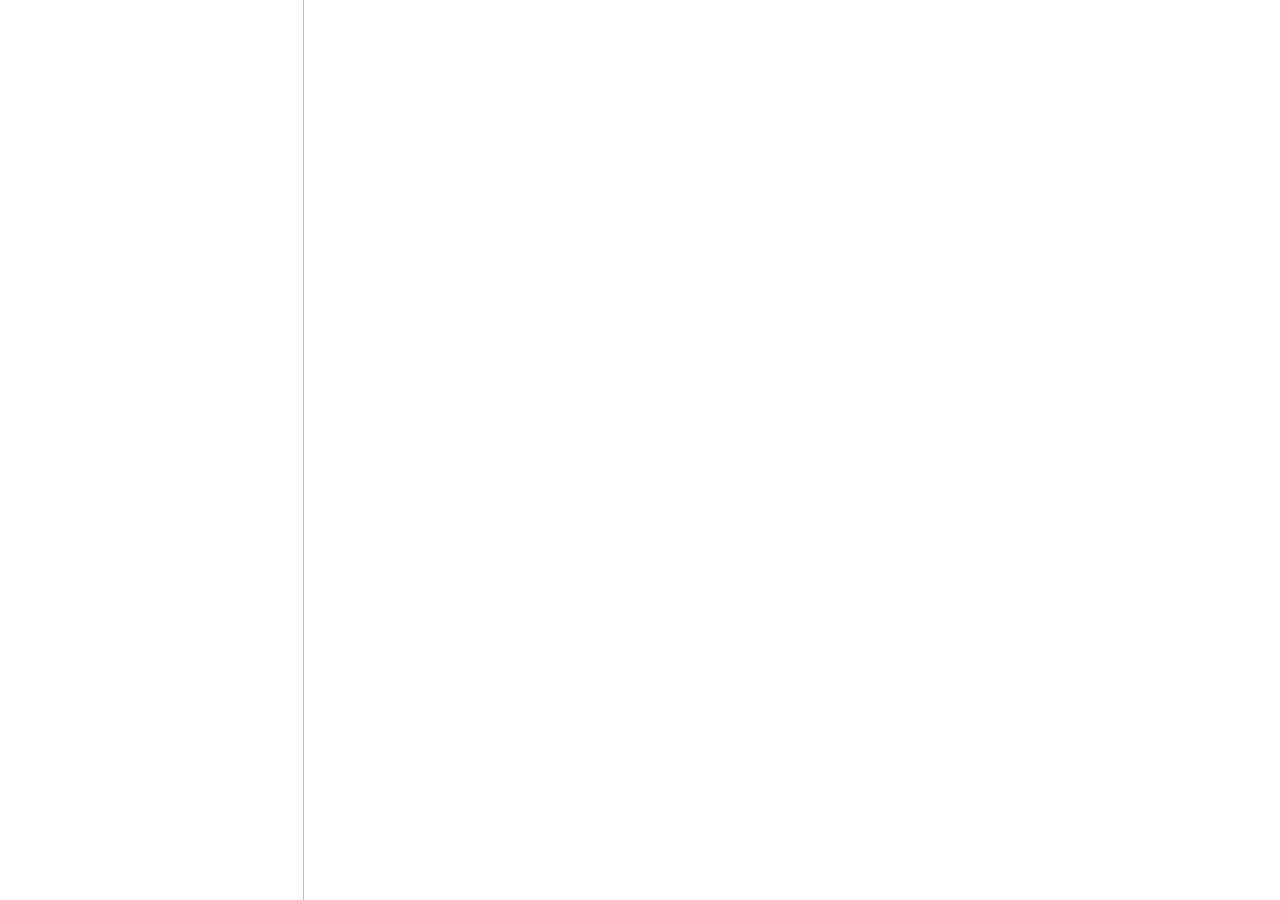
==== index.html @ 371e0476 "---" ====
<!DOCTYPE html>
<html lang="ru">
<head>
    <meta charset="UTF-8">
    <meta name="viewport" content="width=device-width, initial-scale=1.0">
    <title>Менеджер документов</title>
    <link href="https://fonts.googleapis.com/css2?family=Roboto:wght@400;700&display=swap" rel="stylesheet">
    <link rel="stylesheet" href="./general/general-style.css">
    <link rel="stylesheet" href="./general/adaptive.css">
</head>
<body>
<div class="sidebar">

</div>
<div class="right-side">

</div>
<div class="scripts">
    <script src="/general/config.js"></script>
    <script src="/index/index.js"></script>
</div>
</body>
</html>
---- general/general-style.css ----
* {
    padding: 0;
    margin: 0;
}

a {
    text-decoration: none;
}

a, p, button, label, div, h1, h2, input, textarea {
    font-family: "Roboto", 'Times New Roman', serif;
}

div, label, form, span, button {
    box-sizing: border-box;
    position: relative;
    display: flex;
    flex-direction: column;
}

body {
    min-height: 100vh;
    display: flex;
    flex-direction: row;

}

html {
    width: 100%;
}


.sidebar, .burger-menu {
    padding: 30px;
    justify-content: space-between;
}

.sidebar, .sidebar .option-cont,
.burger-menu, .burger-menu .option-cont {
    width: 454px;
    border-right: 1px solid #BBBDD3;
    align-items: center;
    gap: 15px;
}

.option {
    user-select: none;
    transition: all 0.15s;
}

.sidebar .option,
.burger-menu .option {
    height: 70px;
    width: 340px;
    border-radius: 12px;
    flex-direction: row;
    gap: 15px;
    align-items: center;
    padding-left: 15px;
    color: #000000;
    font-size: 20px;
    cursor: pointer;
    border: 1px solid #BBBDD3;
}


.sidebar .active, .sidebar .active path,
.burger-menu .active, .burger-menu .active path {
    background-color: #3544D2;
    color: #FFFFFF;
    stroke: #FFFFFF;
}

.sidebar .option.active:hover,
.burger-menu .option.active:hover {
    background-color: #3544D2;
    cursor: auto;
}

.sidebar .option:hover, .sidebar .option:hover path,
.burger-menu .option:hover, .burger-menu .option:hover path {
    background-color: #F8F8F8;
}

.sidebar .resent-chats,
.burger-menu .resent-chats{
    border-left: 1px solid #000000;
    width: 340px;
    gap: 15px;
    align-items: flex-end;
    /* display: none; */
}

.burger-menu .resent-chats {
    border: 0;
    border-right: 1px solid #000000;
    align-items: flex-start;
}

.sidebar .resent-chats .option span,
.burger-menu .resent-chats .option span{
    flex-direction: row;
    height: 100%;
    width: 100%;
    align-items: center;
    gap: 15px;
}

.sidebar .resent-chats .option,
.burger-menu .resent-chats .option {
    height: 70px;
    width: 315px;
    gap: 15px;
    flex-direction: row;
    align-items: center;
    padding: 0 15px;
    justify-content: space-between;
}

.sidebar .resent-chats .option.active,
.burger-menu .resent-chats .option.active {
    background-color: #357ED2;
}

.sidebar .profile,
.burger-menu .profile{
    height: 80px;
    width: 340px;
    flex-direction: row;
    font-size: 20px;
    background-color: #272831;
    border: 0;
    border-radius: 12px;
    padding: 0 20px;
    gap: 15px;
    align-items: center;
    user-select: none;
    cursor: pointer;
}

.sidebar .profile p,
.burger-menu .profile p {
    color: #FFFFFF;
}

.sidebar .profile:hover p, .sidebar .profile:hover path,
.burger-menu .profile:hover p, .burger-menu .profile:hover path{
    color: #E0E0E0;
    stroke: #E0E0E0;
}

body .right-side {
    width: 100%;
    max-height: 100vh;
    overflow-y: auto;
    padding-top: 65px;
    overflow-x: hidden;
}

.path .burger-menu {
    display: none;
    position: absolute;
    z-index: 10;
    top: calc(100% + 1px);
    right: -340px;
    background-color: #FFFFFF;
    min-height: calc(100vh - 66px);
    height: auto;
    border-left: 1px solid #BBBDD3;
    transition: all 0.15s;
}

.path .active {
    right: 0;
}

.path .burger-menu .option-cont {
    border: 0;
}

.path .path2 {
    flex-direction: row;
    overflow-x: auto;
    white-space: nowrap;
    height: 100%;
    align-items: center;
    margin-right: 20px;
}

.path svg {
    display: none;
    cursor: pointer;
    padding: 5px;
}

.path {
    position: absolute;
    top: 0;
    height: 65px;
    width: 100%;
    border-bottom: 1px solid #BBBDD3;
    align-items: center;
    font-size: 24px;
    padding: 0 50px;
    user-select: none;
    flex-direction: row;
    justify-content: space-between;
}

.path p {
    padding: 5px;
    user-select: text;
}

.path a, .path .slash {
    color: #5B6574;
    user-select: none;
    text-decoration: none;
    padding: 5px;
}

.path a:hover {
    text-decoration: underline;
    cursor: pointer;
}

.title {
    margin: 50px;
}

.title h1 {
    height: 65px;
    font-size: 48px;
    font-weight: 300;
}

.title p {
    color: #272831;
    font-size: 24px;
}

/*                                          */
/*              welcome-style               */
/*                                          */

.welcome-block-cont {
    width: 100%;
    flex-direction: row;
    justify-content: space-evenly;
    margin-top: 50px;
}

.block {
    width: 390px;
    height: 520px;
    padding: 50px;
    border-radius: 20px;
    border: 0;
}

.block .block-title {
    font-size: 24px;
    margin-top: 25px;
    color: #32333D;
}

.block p {
    margin-top: 25px;
    color: #5B6574;
}

.block button {
    position: absolute;
    flex-direction: row;
    align-items: center;
    justify-content: center;
    gap: 20px;
    width: 290px;
    bottom: 50px;
    border: 0;
    border-radius: 25px;
    height: 65px;
    background-color: #00A81C;
    cursor: pointer;
}

.block button p {
    font-size: 20px;
    color: #FFFFFF;
    margin: 0;
}

.my-document {
    background-color: #D4FCF3;
}

.my-document path {
    stroke: #88D8CB;
}

.create-new-chat {
    background-color: #E0EDFF;
}

.create-new-chat path {
    stroke: #97B9EF;
}

/*                                      */
/*              chats-style             */
/*                                      */

.search-cont {
    width: 100%;
    margin-top: 25px;
    padding: 0 80px;
    height: 45px;
    flex-direction: row;
    justify-content: space-between;
}

.search-cont input {
    height: 100%;
    position: absolute;
    width: 100%;
    border: 1px solid #DCE0E5;
    border-radius: 8px;
    padding-left: 40px;
    align-items: center;
    font-size: 16px;
}

.search-cont label {
    justify-content: center;
    width: 30%;
    min-width: 300px;
}

.search-cont label svg {
    margin-left: 10px;
    z-index: 1;
}

.search-cont input::placeholder {
    color: #6F7C8E;
}

.search-cont button {
    height: 100%;
    background-color: #3544D2;
    align-items: center;
    color: #FFFFFF;
    flex-direction: row;
    gap: 10px;
    padding: 10px 16px;
    font-size: 16px;
    border: 0;
    border-radius: 12px;
    cursor: pointer;
}

.chat-table {
    margin-top: 25px;
    width: 100%;
}

.chat-table .first-row {
    height: 45px;
    width: 100%;
    padding: 0 12% 0 20%;
    color: #6F7C8E;
    flex-direction: row;
    align-items: center;
    justify-content: space-between;
}

.chat-table .row {
    width: 100%;
    height: 60px;
    padding: 0 5% 0 10%;
    flex-direction: row;
    justify-content: space-between;
    cursor: pointer;
}

.chat-table .row:hover {
    background-color: #F8F8F8;
}

.chat-table .info-cont {
    flex-direction: row;
    gap: 35px;
    align-items: center;
    height: 100%;
}

.chat-table .title {
    height: 100%;
    padding: 10px 0 15px 0;
    margin: 0;
    justify-content: space-between;
}

.chat-table .title h2 {
    font-size: 20px;
    width: 200px;
    font-weight: 300;
}

.chat-table .title p {
    font-size: 14px;
    width: 200px;
    color: #6F7C8E;
}

.chat-table .last-activity-cont {
    flex-direction: row;
    height: 100%;
    align-items: center;
    width: 200px;
    gap: 10px;
}

/*                                          */
/*              chat-view-style             */
/*                                          */

.chat-view-block-cont {
    flex-wrap: wrap;
    row-gap: 30px;
    width: 100%;
    flex-direction: row;
    justify-content: space-evenly;
    margin-top: 125px;
    margin-bottom: 40px;
    gap: 15px;
    padding: 0 15px;
}

.chat-view-block-cont .block {
    width: 320px;
    height: 460px;
    padding: 30px;
}

.chat-view-block-cont .block button {
    width: 260px;
    height: 60px;
}

.create-new-document {
    background-color: #E0EDFF;
}

.create-new-document path {
    stroke: #97B9EF;
}

.chat-document-list {
    background-color: #FFEDDF;
}

.chat-document-listdocument path {
    stroke: #E5AFB0;
}

.person-edit {
    background-color: #DBFFE1;
}

.person-edit path {
    stroke: #70C4B3;
}

/*                                              */
/*              person-list-style               */
/*                                              */

.person-search {
    justify-content: space-between;
}

.person-list-table {
    width: 100%;
    margin-top: 25px;
    margin-bottom: 100px;
    overflow-x: auto;
}

.person-list-table .row {
    width: 100%;
    height: 45px;
    padding: 0 3%;
    flex-direction: row;
    justify-content: space-between;
    border-bottom: 1px solid #DCE0E5;
}

.person-list-table .row:hover {
    background-color: #F8F8F8;
}

.person-list-table div.first-row:hover {
    background-color: #FFFFFF;
}

.person-list-table .first-column {
    flex-direction: row;
}

.person-list-table .second-column {
    flex-direction: row;
}

.person-list-table .icon-cell {
    width: 45px;
    align-items: center;
    justify-content: center;
}

.person-list-table .name-cell {
    width: 300px;
    justify-content: center;
    padding-left: 10px;
}

.person-list-table .status-cell {
    width: 200px;
    padding-right: 10px;
    flex-direction: row;
    justify-content: flex-end;
    align-items: center;

}

.person-list-table .first-row .status-cell {
    justify-content: center;
}

.person-list-table .action-cell {
    width: 100px;
    justify-content: center;
    align-items: center;
}

.person-list-table .action-cell div {
    gap: 10px;
    flex-direction: row;
}

.status-cell .wait, .status-cell .free, .status-cell .closed {
    flex-direction: row;
    align-items: center;
    border: 0;
    border-radius: 25px;
    gap: 5px;
    padding: 5px 10px;
}

.status-cell .wait {
    color: #DB6E00;
    background-color: #FFED9E;
}

.status-cell .free {
    color: #00A81C;
    background-color: #BEFEC7;
}

.status-cell .closed {
    color: #DF0C3D;
    background-color: #FFDEE0;
}

/*                                              */
/*              notification-style              */
/*                                              */

.notification-right-side {
    max-height: 100vh;
}

.notification-table {
    width: 100%;
    overflow-y: auto;
}

.notification-table .row {
    width: 100%;
    padding: 15px 120px;
    flex-direction: row;
    align-items: center;
    justify-content: space-between;
}

.first-row {
    width: 100%;
    padding: 15px 120px;
    flex-direction: row;
    align-items: center;
    justify-content: space-between;
}

.first-row .date {
    height: 100%;
    width: 240px;
    padding: 0 10px;
    flex-direction: row;
    margin-left: 25px;
}

.first-row .text {
    height: 100%;
    width: 600px;
    padding: 0 10px;
    margin-right: 100px;
    flex-wrap: wrap;
    flex-direction: row;
}

.first-row .action {
    height: 100%;
    padding: 0 10px;
}

.notification-table .new rect {
    fill: #357ED2;
}

.notification-table .row:hover {
    background-color: #EEEEEE;
    cursor: pointer;
}

.notification-table .new, .notification-table .old {
    height: 100%;
    width: 15px;
}

.notification-table .date {
    height: 100%;
    width: 240px;
    padding: 0 10px;
    flex-direction: row;
    gap: 10px;
}

.notification-table .text {
    height: 100%;
    width: 600px;
    padding: 0 10px;
    margin-right: 150px;
    flex-wrap: wrap;
    flex-direction: row;
}

.notification-table .text a {
    color: #000000;
}

.notification-table .text span {
    flex-direction: row;
    gap: 25px;
}

.notification-table .text a:hover {
    text-decoration: underline;
}

.notification-table .text .green {
    color: #00A81C;
}

.notification-table .text .yellow {
    color: #DB6E00;
}

.notification-table .text .red {
    color: #DF0C3D;
}

.notification-table .action {
    height: 100%;
    padding: 0 10px;
}

/*                                              */
/*              new-chat-style                  */
/*                                              */

.create-new-chat-general-info, .create-new-chat-users-info {
    padding-left: 100px;
    width: 100%;
    gap: 25px;
    margin-top: 40px;
}

.create-new-chat-general-info {
    margin-top: -10px;
}

.create-new-chat-general-info h2, .create-new-chat-users-info h2 {
    color: #32333D;
    font-size: 24px;
    font-weight: 400;
}

.create-new-chat-general-info .input-cont, .create-new-chat-users-info .input-cont {
    margin-left: 25px;
    width: 240px;
    height: 50px;
    border: 1px solid #5B6574;
    border-radius: 12px;
}

.create-new-chat-general-info .input-cont label, .create-new-chat-users-info .input-cont label {
    z-index: 1;
    position: absolute;
    width: auto;
    height: 100%;
    top: 0;
    left: 18px;
    font-size: 18px;
    color: #5B6574;
    justify-content: center;
    user-select: none;
    background-color: #FFFFFF;
    border-radius: 12px;
    transition: all 0.1s;
}

.create-new-chat-general-info .input-cont input, .create-new-chat-users-info .input-cont input {
    position: absolute;
    height: 100%;
    width: 99%;
    border-radius: 12px;
    border: none;
    outline: none;
    padding: 0 14px;
    justify-content: center;
    box-sizing: border-box;
    z-index: 2;
    font-size: 18px;
    background-color: rgba(0, 0, 0, 0);
}

.create-new-chat-general-info .input-cont2 {
    margin-left: 25px;
    width: 500px;
    height: 165px;
    border: 1px solid #5B6574;
    border-radius: 12px;
}

.create-new-chat-general-info .input-cont2 label {
    z-index: 1;
    position: absolute;
    width: auto;
    height: 100%;
    top: 0;
    left: 18px;
    padding-top: 14px;
    font-size: 18px;
    color: #5B6574;
    user-select: none;
    background-color: #FFFFFF;
    border-radius: 12px;
    transition: all 0.1s;
}

.create-new-chat-general-info .input-cont2 textarea {
    position: absolute;
    height: 100%;
    width: 99%;
    top: 0;
    left: 4px;
    border-radius: 12px;
    border: none;
    outline: none;
    padding: 14px;
    box-sizing: border-box;
    flex-wrap: wrap;
    z-index: 2;
    font-size: 18px;
    background-color: rgba(0, 0, 0, 0);
    resize: none;
}

.create-new-chat-general-info .input-cont2 .counter {
    position: absolute;
    font-size: 12px;
    bottom: 2px;
    right: 5px;
    width: 60px;
}

.create-new-chat-users-info .input-cont {
    width: 340px;
}

.create-new-chat-users-info .input-cont input {
    padding-left: 44px;
}

.create-new-chat-users-info .input-cont label {
    left: 44px;
}

.create-new-chat-users-info .input-cont svg {
    position: absolute;
    align-items: center;
    height: 100%;
    left: 12px;
    z-index: 3;
}

.create-new-chat-users-info .input-cont .person-list-cont {
    max-height: 200px;
    overflow-x: auto;
    width: 100%;
    position: absolute;
    top: 110%;
    border: 1px solid #5B6574;
    border-radius: 8px;
    display: none;
    z-index: 22;
    background-color: #FFFFFF;
}

.create-new-chat-users-info .input-cont .person-list-cont p {
    padding: 12px;
    font-size: 16px;
    width: 100%;
    user-select: none;
    cursor: pointer;
    box-sizing: border-box;
}

.create-new-chat-users-info .input-cont .person-list-cont p:hover {
    background-color: #F8F8F8;
}

.create-new-chat-users-info .checkbox-cont {
    flex-direction: row;
    gap: 10px;
    margin-left: 26px;
    margin-bottom: 120px;
}

.create-new-chat-users-info .checkbox-cont .checkbox {
    height: 30px;
    width: 30px;
    border: 3px solid #B6C1CA;
    border-radius: 10px;
    background-color: #DFDFDF;
    align-items: center;
    justify-content: center;
}

.create-new-chat-users-info .checkbox-cont .checkbox svg {
    display: none;
}

.create-new-chat-users-info .checkbox-cont input {
    height: 100%;
    width: 100%;
    opacity: 0;
    position: absolute;
    z-index: 1;
    cursor: pointer;
}

.create-new-chat-users-info .checkbox-cont label {
    height: 100%;
    font-size: 22px;
    justify-content: center;
}

.create-new-chat-button {
    width: 290px;
    min-height: 65px;
    align-items: center;
    justify-content: center;
    font-size: 20px;
    border: 0;
    border-radius: 20px;
    background-color: #00A81C;
    color: #FFFFFF;
    align-self: flex-end;
    margin: 0 70px 100px 0;
    cursor: pointer;
}

.create-new-chat-users-info .selected-people-cont {
    width: 340px;
    border-left: 1px solid #5B6574;
    margin-left: 26px;
}

.create-new-chat-users-info .selected-people-cont .row {
    flex-direction: row;
    justify-content: space-between;
    padding: 0 15px;
    height: 60px;
    align-items: center;
}

.create-new-chat-users-info .selected-people-cont p {
    max-width: 220px;
    font-size: 20px;
}

/*                                              */
/*              chat-tasks-style                */
/*                                              */

.tasks-search-cont {
    border-bottom: 1px solid #BBBDD3;
    height: 70px;
    padding: 0 50px 30px 50px;
}

.tasks-list-cont {
    width: 100%;
    overflow-x: auto;
    min-height: 100%;
}

.tasks-list-cont .row {
    border-bottom: 1px solid #BBBDD3;
    min-width: 900px;
}

.task-title-row {
    flex-direction: row;
    justify-content: space-between;
    padding: 15px 5%;
    width: 100%;
}

.task-title-row h1 {
    font-size: 28px;
    font-weight: 300;
}

.task-title-row .action-cont {
    flex-direction: row;
    gap: 10px;
}

.task-title-row .action-cont button {
    flex-direction: row;
    gap: 10px;
    align-items: center;
    padding: 0 10px;
    border: 0;
    border-radius: 12px;
    height: 40px;
    cursor: pointer;
}

.add-new-task-for-task {
    background-color: #3544D2;
    color: #FFFFFF;
}

.del-task-button {
    background-color: #FFFFFF;
    color: #DF0C3D;
}

.del-task-button:hover {
    background-color: #F8F8F8;
}

.tasks-for-task-cont {
    min-width: 100%;
}

.tasks-for-task-cont .row {
    flex-direction: row;
    justify-content: space-between;
    border: 0;
    height: 60px;
    padding: 0 20px;
    align-items: center;
}

.tasks-for-task-cont .row:hover {
    background-color: #F8F8F8;
}

.tasks-for-task-cont .metadata .number {
    width: 40px;
    font-size: 18px;
}

.tasks-for-task-cont .metadata {
    flex-direction: row;
}

.tasks-for-task-cont .metadata .title {
    min-width: 300px;
    font-size: 18px;
    margin: 0;
}

.tasks-for-task-cont .action-cont {
    height: 100%;
    flex-direction: row;
    align-items: center;
    gap: 15px;
    width: 410px;
    justify-content: flex-end;
}

.del-task-for-task-button {
    border: 0;
    background-color: #FFFFFF;
    cursor: pointer;
}

.tasks-for-task-cont .status {
    border: 0;
    border-radius: 30px;
    flex-direction: row;
    align-items: center;
    gap: 5px;
    padding: 5px 10px;
    white-space: nowrap;
}

.tasks-for-task-cont .date {
    flex-direction: row;
    gap: 5px;
    width: 120px;
    align-items: center;
}

.tasks-for-task-cont a {
    text-decoration: underline;
    color: #3B4FFF;
    width: 70px;
}

.tasks-for-task-cont .status.wip {
    background-color: #CCE0FF;
    color: #5261FE;
}

.tasks-for-task-cont .status.wait {
    background-color: #FFED9E;
    color: #DB6E00;
}

.tasks-for-task-cont .status.free {
    background-color: #E8E8E8;
    color: #6F7C8E;
}

.tasks-for-task-cont .status.accept {
    background-color: #BEFEC7;
    color: #00A81C;
}

.tasks-for-task-cont .status.reject {
    background-color: #FFDEE0;
    color: #DF0C3D;
}

/*                                                  */
/*              new-task-for-task-style             */
/*                                                  */

.create-new-document-general-info, .create-new-document-users-info {
    padding-left: 100px;
    width: 100%;
    gap: 25px;
    margin-top: 40px;
}

.create-new-document-general-info {
    margin-top: -10px;
}

.create-new-document-general-info h2 {
    color: #32333D;
    font-size: 24px;
    font-weight: 400;
}

.create-new-document-general-info .input-cont,
.create-new-document-general-info .input-cont3,
.create-new-document-general-info .input-cont4 {
    margin-left: 25px;
    width: 240px;
    height: 50px;
    border: 1px solid #5B6574;
    border-radius: 12px;
}

.create-new-document-general-info .input-cont label,
.create-new-document-general-info .input-cont3 label,
.create-new-document-general-info .input-cont4 label {
    z-index: 1;
    position: absolute;
    width: auto;
    height: 100%;
    top: 0;
    left: 18px;
    font-size: 18px;
    color: #5B6574;
    justify-content: center;
    user-select: none;
    background-color: #FFFFFF;
    border-radius: 12px;
    transition: all 0.1s;
}

.create-new-document-general-info .input-cont input,
.create-new-document-general-info .input-cont3 input,
.create-new-document-general-info .input-cont4 input {
    position: absolute;
    height: 100%;
    width: 99%;
    border-radius: 12px;
    border: none;
    outline: none;
    padding: 0 14px;
    justify-content: center;
    box-sizing: border-box;
    z-index: 2;
    font-size: 18px;
    background-color: rgba(0, 0, 0, 0);
}

.create-new-document-general-info .input-cont4 input {
    opacity: 0;
    cursor: pointer;
}


.create-new-document-general-info .input-cont2 {
    margin-left: 25px;
    width: 500px;
    height: 165px;
    border: 1px solid #5B6574;
    border-radius: 12px;
}

.create-new-document-general-info .input-cont2 label {
    z-index: 1;
    position: absolute;
    width: auto;
    height: 100%;
    top: 0;
    left: 18px;
    padding-top: 14px;
    font-size: 18px;
    color: #5B6574;
    user-select: none;
    background-color: #FFFFFF;
    border-radius: 12px;
    transition: all 0.1s;
}

.create-new-document-general-info .input-cont2 textarea {
    position: absolute;
    height: 100%;
    width: 99%;
    top: 0;
    left: 4px;
    border-radius: 12px;
    border: none;
    outline: none;
    padding: 14px;
    box-sizing: border-box;
    flex-wrap: wrap;
    z-index: 2;
    font-size: 18px;
    background-color: rgba(0, 0, 0, 0);
    resize: none;
}

.create-new-document-general-info .input-cont2 .counter {
    position: absolute;
    font-size: 12px;
    bottom: 2px;
    right: 5px;
    width: 60px;
}

.create-new-document-general-info .input-cont3, .create-new-document-general-info .input-cont4 {
    width: 340px;
}

.create-new-document-general-info .input-cont3 input, .create-new-document-general-info .input-cont4 input {
    padding-left: 44px;
}

.create-new-document-general-info .input-cont3 label, .create-new-document-general-info .input-cont4 label {
    left: 44px;
}

.create-new-document-general-info .input-cont3 svg, .create-new-document-general-info .input-cont4 svg {
    position: absolute;
    align-items: center;
    height: 100%;
    left: 12px;
    z-index: 3;
}

.create-new-document-general-info .selected-document-cont {
    width: 340px;
    border-left: 1px solid #5B6574;
    margin-left: 26px;
}

.create-new-document-general-info .selected-document-cont div {
    flex-direction: row;
    gap: 10px;
}

.create-new-document-general-info .selected-document-cont .row {
    flex-direction: row;
    justify-content: space-between;
    padding: 0 15px;
    height: 60px;
    align-items: center;
}

.create-new-document-general-info .selected-document-cont p {
    max-width: 220px;
    font-size: 20px;
}

.create-new-document-button {
    width: 290px;
    min-height: 65px;
    align-items: center;
    justify-content: center;
    font-size: 20px;
    border: 0;
    border-radius: 20px;
    background-color: #00A81C;
    color: #FFFFFF;
    align-self: flex-end;
    margin: 25px 70px 100px 0;
    cursor: pointer;
}

/*                                              */
/*              blocked-block-style             */
/*                                              */

.blocked button {
    background-color: #6F7C8E;
    cursor: not-allowed;
}

.blocked {
    background-color: #F0F0F0;
}

.blocked path {
    stroke: #6F7C8E;
}
---- general/adaptive.css ----
@media (max-width: 1440px) {
    .sidebar, .sidebar .option-cont {
        width: 380px;
    }
    .sidebar .option {
        height: 60px;
        width: 300px;
        font-size: 18px;
    }
    .sidebar .resent-chats {
        width: 300px;
    }
    .sidebar .resent-chats .option {
        height: 60px;
        width: 280px;
        font-size: 18px;
    }
    .sidebar .profile {
        height: 60px;
        width: 280px;
        font-size: 18px;
    }
    .path {
        height: 65px;
    }

    body .right-side {
        padding-top: 65px;
    }

    /*                                          */
    /*              welcome-style               */
    /*                                          */

    .welcome-block-cont .block {
        width: 300px;
        height: 420px;
        padding: 30px;
    }

    .welcome-block-cont .block button {
        width: 240px;
        height: 65px;
        bottom: 20px;
    }

    .block button p {
        font-size: 18px;
    }

    /*                                          */
    /*              chats-style                 */
    /*                                          */

    .right-side .search-cont label {
        width: 45%;
        min-width: 220px;
    }
}
@media (max-width: 1024px) {
    .path .burger-menu {
        display: flex;
    }

    .burger-menu, .burger-menu .option-cont {
        width: 340px;
    }

    .burger-menu .option {
        height: 60px;
        width: 300px;
        font-size: 18px;
    }

    .burger-menu .resent-chats {
        width: 300px;
    }

    .burger-menu .resent-chats .option {
        height: 60px;
        width: 280px;
        font-size: 18px;
    }

    .burger-menu .profile {
        height: 60px;
        width: 280px;
        font-size: 18px;
    }

    .path {
        height: 65px;
    }

    body .right-side {
        padding-top: 65px;
    }

    .path svg {
        display: flex;
    }

    .sidebar {
        display: none;
    }

    /*                                      */
    /*              chats-style             */
    /*                                      */


    /*                                          */
    /*              chat-view-style             */
    /*                                          */

    .chat-view-block-cont {
        margin-top: 25px;
    }
}

@media (max-width: 768px) {
    .path {
        padding-right: 15px;
    }

    .title {
        margin-bottom: 20px;
        gap: 10px;
    }

    .title h1 {
        font-size: 32px;
        height: auto;
    }

    .title p {
        font-size: 20px;
    }

    /*                                          */
    /*              welcome-style               */
    /*                                          */

    .welcome-block-cont {
        flex-direction: column;
        align-items: center;
        gap: 20px;
    }

    .welcome-block-cont .block {
        flex-direction: column;
        width: 390px;
        height: 520px;
        padding: 50px;
    }

    .welcome-block-cont .block button {
        width: 290px;
        bottom: 50px;
    }

    /*                                         */
    /*              chats-style                */
    /*                                         */

    .right-side .search-cont button p {
        display: none;
    }

    .right-side .search-cont label {
        min-width: 240px;
    }

    .right-side .search-cont {
        padding: 0 25px;
    }

    /*                                                  */
    /*              new-task-for-task-style             */
    /*                                                  */

    .create-new-document-general-info, .create-new-document-users-info {
        padding-left: 20px;
    }

    .create-new-document-general-info {
        margin-top: 10px;
    }

    .create-new-document-general-info .input-cont,
    .create-new-document-general-info .input-cont3,
    .create-new-document-general-info .input-cont4 {
        width: 50%;
    }

    .create-new-document-general-info .input-cont2 {
        width: 80%;
    }

    /*                                              */
    /*              chat-tasks-style                */
    /*                                              */

    .search-cont.tasks-search-cont {
        padding: 0 50px 30px 50px;
    }

}

@media (max-width: 425px) {
    .path .path2 p, .path .path2 a {
        display: none;
    }

    .burger-menu, .burger-menu .option-cont {
        width: 280px;
    }

    .burger-menu .option {
        height: 50px;
        width: 260px;
        font-size: 14px;
        gap: 0;
    }

    .burger-menu .resent-chats {
        width: 260px;
    }

    .burger-menu .resent-chats .option {
        height: 50px;
        width: 250px;
        font-size: 14px;
    }

    .burger-menu .resent-chats .option span {
        gap: 0;
    }

    .burger-menu .profile {
        height: 50px;
        width: 260px;
        font-size: 14px;
    }

    .right-side .search-cont label {
        width: 60%;
        min-width: 160px;
    }

    /*                                          */
    /*              welcome-style               */
    /*                                          */

    .welcome-block-cont {
        flex-direction: column;
        align-items: center;
        gap: 20px;
        margin-bottom: 40px;
    }

    .welcome-block-cont .block {
        width: 280px;
        height: 360px;
        padding: 30px;
    }

    .welcome-block-cont .block button {
        width: 220px;
        bottom: 20px;
        height: 55px;
    }

    /*                                      */
    /*              chats-style             */
    /*                                      */

    .chat-table .first-row {
        display: none;
    }

    .title {
        margin-bottom: 20px;
        gap: 10px;
    }

    .title h1 {
        font-size: 24px;
        height: auto;
    }

    .title p {
        font-size: 18px;
    }

    .chat-table .last-activity-cont {
        display: none;
    }

    /*                                          */
    /*              chat-view-style             */
    /*                                          */

    .chat-view-block-cont .block {
        width: 280px;
        height: 400px;
        padding: 20px;
    }

    .chat-view-block-cont .block button {
        width: 240px;
        height: 60px;
        bottom: 20px;
    }

    .chat-view-block-cont .block button p {
        font-size: 16px;
    }

    /*                                                  */
    /*              new-task-for-task-style             */
    /*                                                  */

    .create-new-document-general-info, .create-new-document-users-info {
        padding-left: 20px;
    }

    .create-new-document-general-info {
        margin-top: 10px;
    }

    .create-new-document-general-info .input-cont,
    .create-new-document-general-info .input-cont3,
    .create-new-document-general-info .input-cont4 {
        width: 80%;
    }

    .create-new-document-general-info .input-cont2 {
        width: 80%;
    }

    .create-new-document-button {
        width: 80%;
        margin: 5% 10%;
        min-height: 55px;
    }

    /*                                              */
    /*              chat-tasks-style                */
    /*                                              */

    .search-cont.tasks-search-cont {
        padding: 0 20px 30px 20px;
    }
}
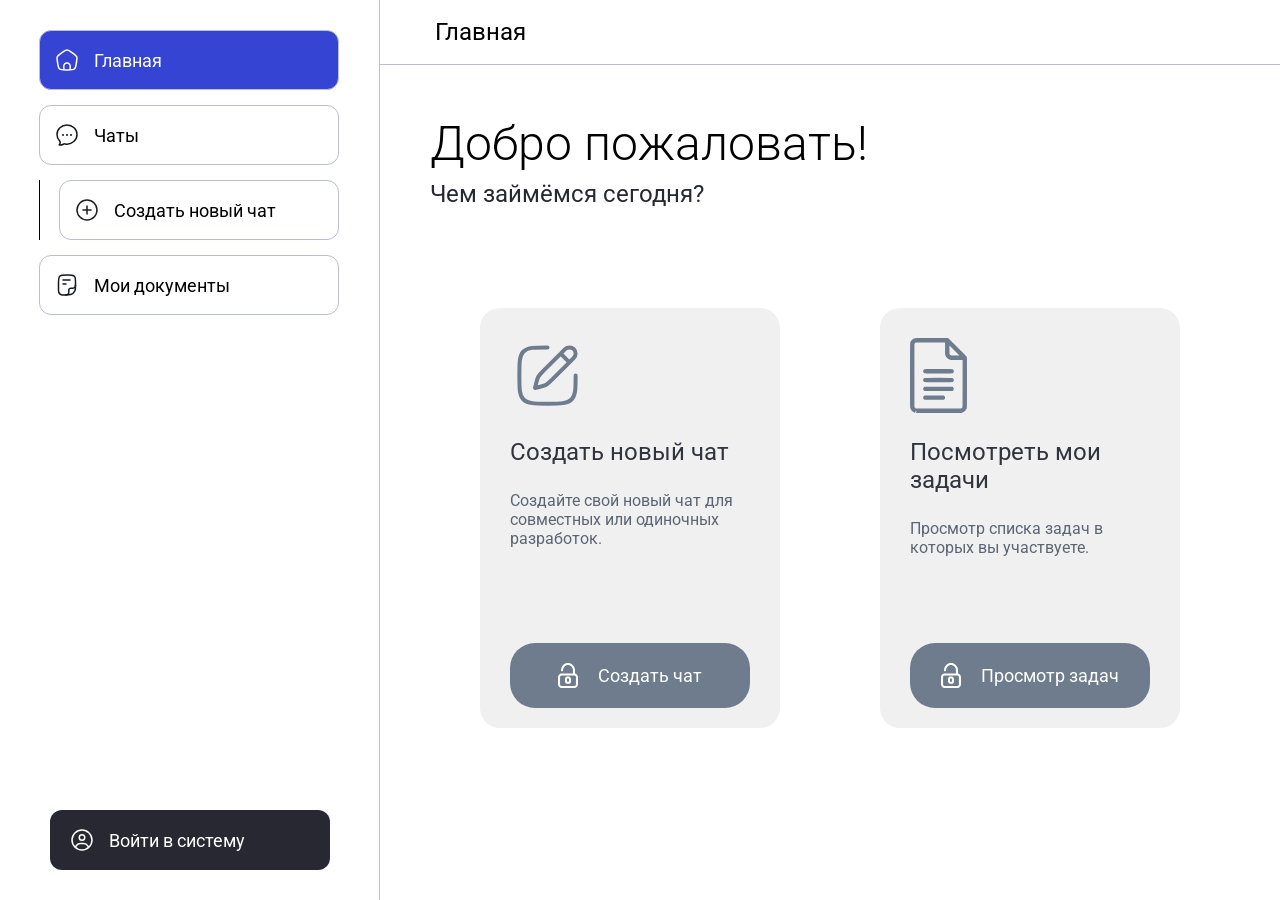
==== commit cc7a1b73: "---" ====
--- a/index.html
+++ b/index.html
@@ -10,13 +10,78 @@
 </head>
 <body>
 <div class="sidebar">
-
+    <div class="option-cont">
+        <div class="option welcome-option active" onclick="history.replaceState({}, '', '../document_manager/index.html?page=welcome');get_current_content()">
+            <svg width="24" height="24" viewBox="0 0 24 24" fill="none" xmlns="http://www.w3.org/2000/svg">
+                <path d="M8.99944 22L8.74881 18.4911C8.61406 16.6046 10.1082 15 11.9994 15C13.8907 15 15.3848 16.6046 15.2501 18.4911L14.9994 22"
+                      stroke="#14181F" stroke-width="1.5"/>
+                <path d="M2.35151 13.2135C1.99849 10.9162 1.82198 9.76763 2.25629 8.74938C2.69059 7.73112 3.65415 7.03443 5.58126 5.64106L7.02111 4.6C9.41841 2.86667 10.6171 2 12.0001 2C13.3832 2 14.5818 2.86667 16.9791 4.6L18.419 5.64106C20.3461 7.03443 21.3097 7.73112 21.744 8.74938C22.1783 9.76763 22.0018 10.9162 21.6487 13.2135L21.3477 15.1724C20.8473 18.4289 20.597 20.0572 19.4291 21.0286C18.2612 22 16.5538 22 13.1389 22H10.8613C7.44646 22 5.73903 22 4.57112 21.0286C3.40321 20.0572 3.15299 18.4289 2.65255 15.1724L2.35151 13.2135Z"
+                      stroke="#14181F" stroke-width="1.5" stroke-linejoin="round"/>
+            </svg>
+            <p>Главная</p>
+        </div>
+        <div class="option chat-list-option" onclick="history.replaceState({}, '', '../document_manager/index.html?page=chat-list');get_current_content()">
+            <svg width="24" height="24" viewBox="0 0 24 24" fill="none" xmlns="http://www.w3.org/2000/svg">
+                <path d="M22 11.5667C22 16.8499 17.5222 21.1334 12 21.1334C11.3507 21.1343 10.7032 21.0742 10.0654 20.9545C9.60633 20.8682 9.37678 20.8251 9.21653 20.8496C9.05627 20.8741 8.82918 20.9948 8.37499 21.2364C7.09014 21.9197 5.59195 22.161 4.15111 21.893C4.69874 21.2194 5.07275 20.4112 5.23778 19.5448C5.33778 19.0148 5.09 18.5 4.71889 18.1231C3.03333 16.4115 2 14.1051 2 11.5667C2 6.28357 6.47778 2 12 2C17.5222 2 22 6.28357 22 11.5667Z"
+                      stroke="#14181F" stroke-width="1.5" stroke-linejoin="round"/>
+                <path d="M11.9955 12H12.0045M15.991 12H16M8 12H8.00897" stroke="#14181F" stroke-width="2"
+                      stroke-linecap="round" stroke-linejoin="round"/>
+            </svg>
+            <p>Чаты</p>
+        </div>
+        <div class="resent-chats">
+            <div class="option new-chat-option" onclick="history.replaceState({}, '', '../document_manager/index.html?page=new-chat');get_current_content()">
+            <span>
+                <svg width="24" height="24" viewBox="0 0 24 24" fill="none" xmlns="http://www.w3.org/2000/svg">
+                    <path d="M12 8V16M16 12L8 12" stroke="#1E1E1E" stroke-width="1.5" stroke-linecap="round"
+                          stroke-linejoin="round"/>
+                    <path d="M22 12C22 6.47715 17.5228 2 12 2C6.47715 2 2 6.47715 2 12C2 17.5228 6.47715 22 12 22C17.5228 22 22 17.5228 22 12Z"
+                          stroke="#1E1E1E" stroke-width="1.5"/>
+                </svg>
+                <p>Создать новый чат</p>
+            </span>
+            </div>
+        </div>
+        <div class="option my-document-option" onclick="history.replaceState({}, '', '../document_manager/index.html?page=view-task&user_id=' + user_id);get_current_content()">
+            <svg width="24" height="24" viewBox="0 0 24 24" fill="none" xmlns="http://www.w3.org/2000/svg">
+                <path d="M3.5 10C3.5 6.22876 3.5 4.34315 4.7448 3.17157C5.98959 2 7.99306 2 12 2H12.7727C16.0339 2 17.6645 2 18.7969 2.79784C19.1214 3.02643 19.4094 3.29752 19.6523 3.60289C20.5 4.66867 20.5 6.20336 20.5 9.27273V11.8182C20.5 14.7814 20.5 16.2629 20.0311 17.4462C19.2772 19.3486 17.6829 20.8491 15.6616 21.5586C14.4044 22 12.8302 22 9.68182 22C7.88275 22 6.98322 22 6.26478 21.7478C5.10979 21.3424 4.19875 20.4849 3.76796 19.3979C3.5 18.7217 3.5 17.8751 3.5 16.1818V10Z"
+                      stroke="#14181F" stroke-width="1.5" stroke-linejoin="round"/>
+                <path d="M20.5 12C20.5 13.8409 19.0076 15.3333 17.1667 15.3333C16.5009 15.3333 15.716 15.2167 15.0686 15.3901C14.4935 15.5442 14.0442 15.9935 13.8901 16.5686C13.7167 17.216 13.8333 18.0009 13.8333 18.6667C13.8333 20.5076 12.3409 22 10.5 22"
+                      stroke="#14181F" stroke-width="1.5" stroke-linecap="round" stroke-linejoin="round"/>
+                <path d="M8 7H15" stroke="#14181F" stroke-width="1.5" stroke-linecap="round" stroke-linejoin="round"/>
+                <path d="M8 11H11" stroke="#14181F" stroke-width="1.5" stroke-linecap="round" stroke-linejoin="round"/>
+            </svg>
+            <p>Мои документы</p>
+        </div>
+    </div>
+    <div class="profile profile-option" onclick="if (user_id) {log_out()} else {history.replaceState({}, '', '../document_manager/login.html');location.reload()}">
+        <svg width="24" height="24" viewBox="0 0 24 24" fill="none" xmlns="http://www.w3.org/2000/svg">
+            <path d="M22 12C22 17.5228 17.5228 22 12 22C6.47715 22 2 17.5228 2 12C2 6.47715 6.47715 2 12 2C17.5228 2 22 6.47715 22 12Z"
+                  stroke="#FFFFFF" stroke-width="1.5"/>
+            <path d="M14.75 9.5C14.75 11.0188 13.5188 12.25 12 12.25C10.4812 12.25 9.25 11.0188 9.25 9.5C9.25 7.98122 10.4812 6.75 12 6.75C13.5188 6.75 14.75 7.98122 14.75 9.5Z"
+                  stroke="#FFFFFF" stroke-width="1.5"/>
+            <path d="M5.49994 19.0001L6.06034 18.0194C6.95055 16.4616 8.60727 15.5001 10.4016 15.5001H13.5983C15.3926 15.5001 17.0493 16.4616 17.9395 18.0194L18.4999 19.0001"
+                  stroke="#FFFFFF" stroke-width="1.5" stroke-linecap="round" stroke-linejoin="round"/>
+        </svg>
+        <p>Войти в систему</p>
+    </div>
 </div>
 <div class="right-side">
 
 </div>
 <div class="scripts">
+    <!--  Конфиг  -->
     <script src="/general/config.js"></script>
+
+    <!--  Скрипты всех страниц  -->
+    <script src="/general/sidebar.js"></script>
+    <script src="/welcome/welcome.js"></script>
+    <script src="/chat-list/chat-list.js"></script>
+    <script src="/view-task/view-task.js"></script>
+    <script src="/new-chat/new-chat.js"></script>
+    <script src="/view-chat/view-chat.js"></script>
+
+    <!--  Обязательно в самый конец  -->
     <script src="/index/index.js"></script>
 </div>
 </body>
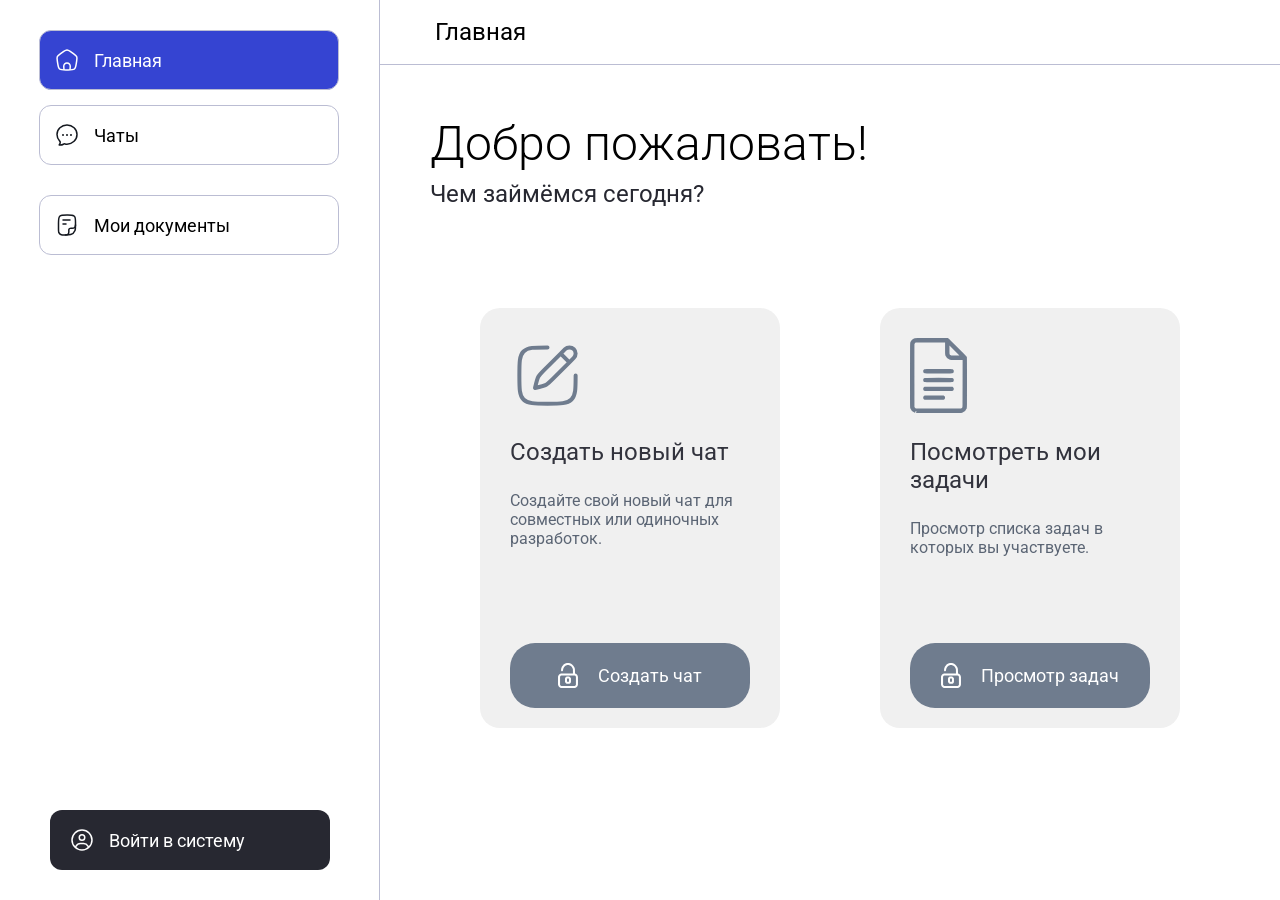
==== commit a13fb6e8: "---" ====
--- a/index.html
+++ b/index.html
@@ -11,7 +11,7 @@
 <body>
 <div class="sidebar">
     <div class="option-cont">
-        <div class="option welcome-option active" onclick="history.replaceState({}, '', '../document_manager/index.html?page=welcome');get_current_content()">
+        <div class="option welcome-option active" onclick="history.replaceState({}, '', '../document_manager/index.html?page=welcome');get_current_content();check_sidebar_option()">
             <svg width="24" height="24" viewBox="0 0 24 24" fill="none" xmlns="http://www.w3.org/2000/svg">
                 <path d="M8.99944 22L8.74881 18.4911C8.61406 16.6046 10.1082 15 11.9994 15C13.8907 15 15.3848 16.6046 15.2501 18.4911L14.9994 22"
                       stroke="#14181F" stroke-width="1.5"/>
@@ -20,7 +20,7 @@
             </svg>
             <p>Главная</p>
         </div>
-        <div class="option chat-list-option" onclick="history.replaceState({}, '', '../document_manager/index.html?page=chat-list');get_current_content()">
+        <div class="option chat-list-option" onclick="history.replaceState({}, '', '../document_manager/index.html?page=chat-list');get_current_content();check_sidebar_option()">
             <svg width="24" height="24" viewBox="0 0 24 24" fill="none" xmlns="http://www.w3.org/2000/svg">
                 <path d="M22 11.5667C22 16.8499 17.5222 21.1334 12 21.1334C11.3507 21.1343 10.7032 21.0742 10.0654 20.9545C9.60633 20.8682 9.37678 20.8251 9.21653 20.8496C9.05627 20.8741 8.82918 20.9948 8.37499 21.2364C7.09014 21.9197 5.59195 22.161 4.15111 21.893C4.69874 21.2194 5.07275 20.4112 5.23778 19.5448C5.33778 19.0148 5.09 18.5 4.71889 18.1231C3.03333 16.4115 2 14.1051 2 11.5667C2 6.28357 6.47778 2 12 2C17.5222 2 22 6.28357 22 11.5667Z"
                       stroke="#14181F" stroke-width="1.5" stroke-linejoin="round"/>
@@ -30,19 +30,9 @@
             <p>Чаты</p>
         </div>
         <div class="resent-chats">
-            <div class="option new-chat-option" onclick="history.replaceState({}, '', '../document_manager/index.html?page=new-chat');get_current_content()">
-            <span>
-                <svg width="24" height="24" viewBox="0 0 24 24" fill="none" xmlns="http://www.w3.org/2000/svg">
-                    <path d="M12 8V16M16 12L8 12" stroke="#1E1E1E" stroke-width="1.5" stroke-linecap="round"
-                          stroke-linejoin="round"/>
-                    <path d="M22 12C22 6.47715 17.5228 2 12 2C6.47715 2 2 6.47715 2 12C2 17.5228 6.47715 22 12 22C17.5228 22 22 17.5228 22 12Z"
-                          stroke="#1E1E1E" stroke-width="1.5"/>
-                </svg>
-                <p>Создать новый чат</p>
-            </span>
-            </div>
+
         </div>
-        <div class="option my-document-option" onclick="history.replaceState({}, '', '../document_manager/index.html?page=view-task&user_id=' + user_id);get_current_content()">
+        <div class="option view-task-option" onclick="history.replaceState({}, '', '../document_manager/index.html?page=view-task&user_id=' + user_id);get_current_content();check_sidebar_option()">
             <svg width="24" height="24" viewBox="0 0 24 24" fill="none" xmlns="http://www.w3.org/2000/svg">
                 <path d="M3.5 10C3.5 6.22876 3.5 4.34315 4.7448 3.17157C5.98959 2 7.99306 2 12 2H12.7727C16.0339 2 17.6645 2 18.7969 2.79784C19.1214 3.02643 19.4094 3.29752 19.6523 3.60289C20.5 4.66867 20.5 6.20336 20.5 9.27273V11.8182C20.5 14.7814 20.5 16.2629 20.0311 17.4462C19.2772 19.3486 17.6829 20.8491 15.6616 21.5586C14.4044 22 12.8302 22 9.68182 22C7.88275 22 6.98322 22 6.26478 21.7478C5.10979 21.3424 4.19875 20.4849 3.76796 19.3979C3.5 18.7217 3.5 17.8751 3.5 16.1818V10Z"
                       stroke="#14181F" stroke-width="1.5" stroke-linejoin="round"/>
@@ -70,16 +60,14 @@
 
 </div>
 <div class="scripts">
-    <!--  Конфиг  -->
-    <script src="/general/config.js"></script>
-
     <!--  Скрипты всех страниц  -->
-    <script src="/general/sidebar.js"></script>
-    <script src="/welcome/welcome.js"></script>
-    <script src="/chat-list/chat-list.js"></script>
-    <script src="/view-task/view-task.js"></script>
-    <script src="/new-chat/new-chat.js"></script>
-    <script src="/view-chat/view-chat.js"></script>
+    <script src="/index/sidebar.js"></script>
+    <script src="/index/welcome.js"></script>
+    <script src="/index/chat-list.js"></script>
+    <script src="/index/view-task.js"></script>
+    <script src="/index/new-chat.js"></script>
+    <script src="/index/view-chat.js"></script>
+    <script src="/index/view-task-for-task.js"></script>
 
     <!--  Обязательно в самый конец  -->
     <script src="/index/index.js"></script>
--- a/general/general-style.css
+++ b/general/general-style.css
@@ -922,8 +922,8 @@
 
 .tasks-list-cont {
     width: 100%;
-    overflow-x: auto;
-    min-height: 100%;
+    /*min-height: 100%;*/
+    margin-bottom: 100px;
 }
 
 .tasks-list-cont .row {
